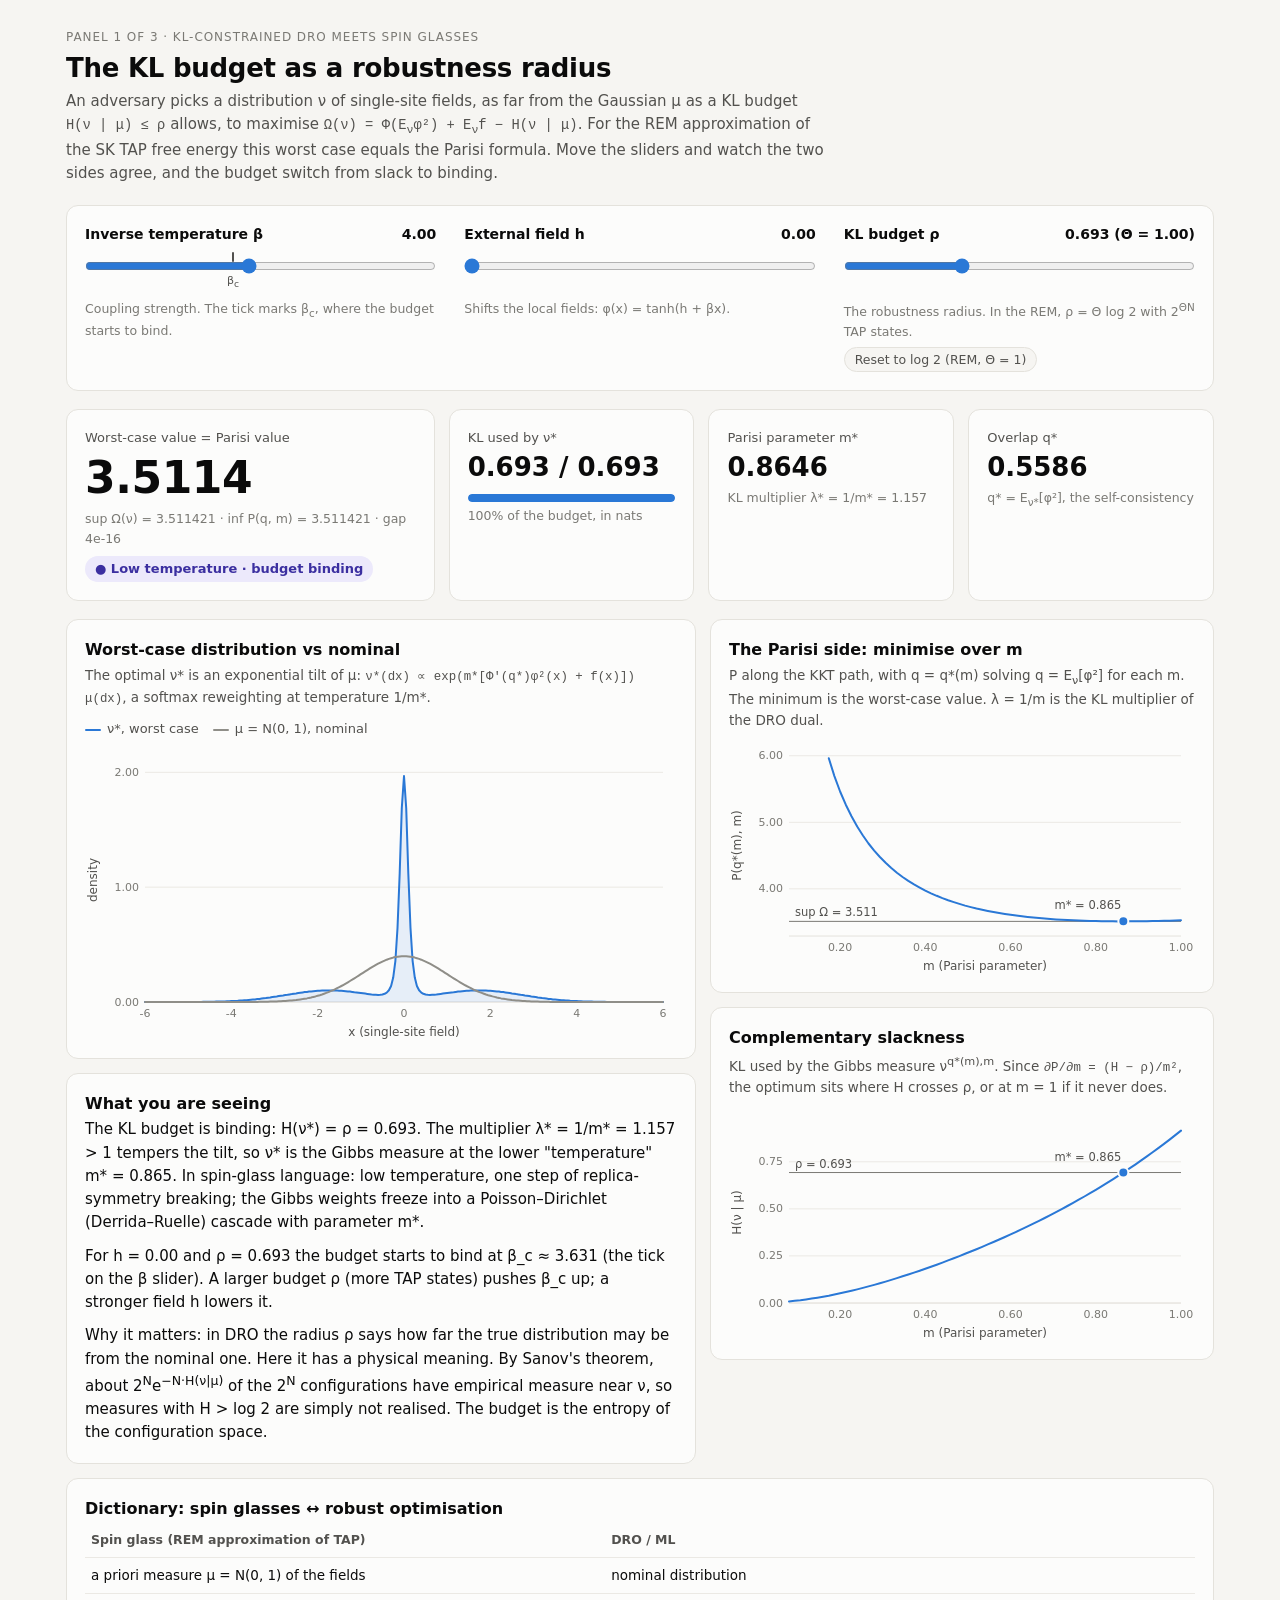
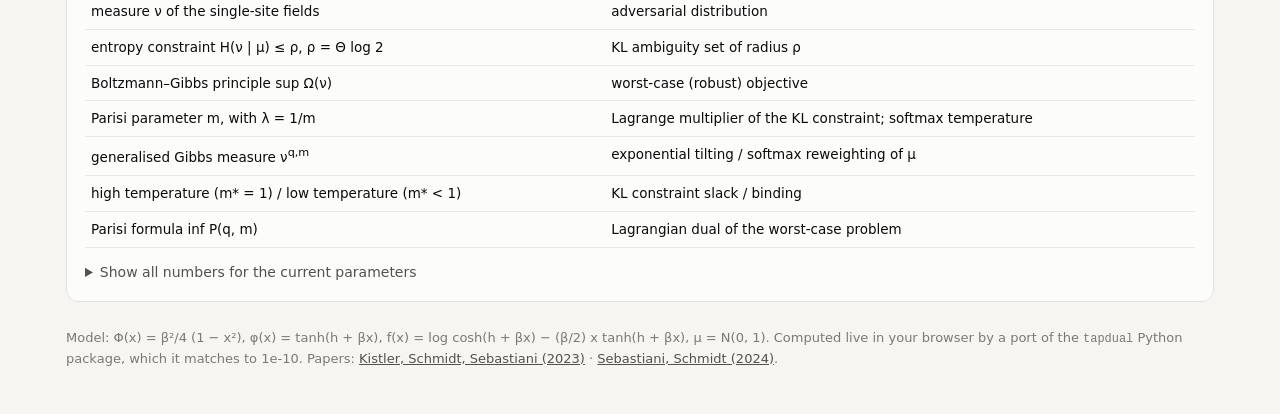
==== docs/index.html @ ef8220fd "Add dashboard panel 1: the KL budget as a robustness radius docs/index.html with live sliders for be" ====
<!doctype html>
<html lang="en">
<head>
<meta charset="utf-8">
<meta name="viewport" content="width=device-width, initial-scale=1">
<title>KL Budget Dashboard</title>
<meta name="description" content="KL-constrained DRO meets spin glasses: the Parisi formula of the REM approximation of the SK TAP free energy as the dual of a KL-constrained sup, computed live.">
<style>
:root {
  color-scheme: light;
  --surface-0: #f6f5f2;
  --surface-1: #fcfcfb;
  --border: #e4e2dc;
  --grid: #ebe9e4;
  --text-primary: #0b0b0b;
  --text-secondary: #52514e;
  --text-muted: #7a7974;
  --series-1: #2a78d6;
  --series-1-wash: rgba(42, 120, 214, 0.10);
  --nominal: #8f8e88;
  --accent-soft: #e6effb;
  --chip-low-bg: #ece9fb;
  --chip-low-ink: #3b2fa0;
  --chip-high-bg: #e6f3ee;
  --chip-high-ink: #0f6b4a;
}
@media (prefers-color-scheme: dark) {
  :root:not([data-theme="light"]) {
    color-scheme: dark;
    --surface-0: #121211;
    --surface-1: #1a1a19;
    --border: #2f2f2c;
    --grid: #2a2a27;
    --text-primary: #f0efec;
    --text-secondary: #c3c2b7;
    --text-muted: #94938b;
    --series-1: #3987e5;
    --series-1-wash: rgba(57, 135, 229, 0.14);
    --nominal: #8a8984;
    --accent-soft: #1d2a3b;
    --chip-low-bg: #2a2550;
    --chip-low-ink: #c9c2ff;
    --chip-high-bg: #173328;
    --chip-high-ink: #9be0c3;
  }
}
:root[data-theme="dark"] {
  color-scheme: dark;
  --surface-0: #121211;
  --surface-1: #1a1a19;
  --border: #2f2f2c;
  --grid: #2a2a27;
  --text-primary: #f0efec;
  --text-secondary: #c3c2b7;
  --text-muted: #94938b;
  --series-1: #3987e5;
  --series-1-wash: rgba(57, 135, 229, 0.14);
  --nominal: #8a8984;
  --accent-soft: #1d2a3b;
  --chip-low-bg: #2a2550;
  --chip-low-ink: #c9c2ff;
  --chip-high-bg: #173328;
  --chip-high-ink: #9be0c3;
}
* { box-sizing: border-box; }
html, body { margin: 0; }
body {
  background: var(--surface-0);
  color: var(--text-primary);
  font: 15px/1.55 system-ui, -apple-system, "Segoe UI", Roboto, sans-serif;
}
.wrap { max-width: 1180px; margin: 0 auto; padding: 28px 16px 48px; }
header h1 { font-size: 26px; line-height: 1.2; margin: 0 0 6px; letter-spacing: -0.01em; }
header p { margin: 0; color: var(--text-secondary); max-width: 760px; }
.eyebrow { font-size: 12px; text-transform: uppercase; letter-spacing: 0.08em; color: var(--text-muted); margin-bottom: 6px; }
.card {
  background: var(--surface-1);
  border: 1px solid var(--border);
  border-radius: 12px;
  padding: 18px;
}
.controls {
  margin-top: 20px;
  display: grid;
  grid-template-columns: repeat(3, minmax(0, 1fr));
  gap: 18px 28px;
}
.control label { display: flex; justify-content: space-between; align-items: baseline; gap: 8px; font-weight: 600; font-size: 14px; }
.control label output { font-variant-numeric: tabular-nums; font-weight: 600; color: var(--text-primary); }
.control .hint { font-size: 12.5px; color: var(--text-muted); margin-top: 2px; }
.slider-wrap { position: relative; margin-top: 8px; margin-bottom: 14px; }
input[type="range"] { width: 100%; margin: 0; accent-color: var(--series-1); height: 24px; }
.tick {
  position: absolute; top: -6px; width: 0; height: 0;
  pointer-events: none;
}
.tick::before {
  content: ""; position: absolute; left: -1px; top: 4px; width: 2px; height: 10px;
  background: var(--text-secondary); border-radius: 1px;
}
.tick span {
  position: absolute; top: 24px; transform: translateX(-50%);
  font-size: 11px; color: var(--text-secondary); white-space: nowrap;
}
.btn {
  font: inherit; font-size: 12.5px; border: 1px solid var(--border); background: var(--surface-0);
  color: var(--text-secondary); border-radius: 999px; padding: 2px 10px; cursor: pointer; margin-top: 6px;
}
.btn:hover { color: var(--text-primary); }
.kpis {
  margin-top: 18px;
  display: grid;
  grid-template-columns: 1.5fr repeat(3, minmax(0, 1fr));
  gap: 14px;
}
.kpi .label { font-size: 13px; color: var(--text-secondary); }
.kpi .value { font-size: 26px; font-weight: 600; line-height: 1.2; margin-top: 4px; }
.kpi .sub { font-size: 12.5px; color: var(--text-muted); margin-top: 4px; }
.hero .value { font-size: 44px; letter-spacing: -0.01em; }
.chip {
  display: inline-flex; align-items: center; gap: 6px;
  font-size: 13px; font-weight: 600; border-radius: 999px; padding: 3px 10px; margin-top: 8px;
}
.chip.high { background: var(--chip-high-bg); color: var(--chip-high-ink); }
.chip.low { background: var(--chip-low-bg); color: var(--chip-low-ink); }
.meter { margin-top: 10px; height: 8px; border-radius: 4px; background: var(--accent-soft); overflow: hidden; }
.meter > div { height: 100%; background: var(--series-1); border-radius: 4px; transition: width 120ms; }
.grid2 {
  margin-top: 18px;
  display: grid;
  grid-template-columns: minmax(0, 1.25fr) minmax(0, 1fr);
  gap: 14px;
  align-items: start;
}
.stack { display: grid; gap: 14px; }
.card h2 { font-size: 16px; margin: 0 0 2px; }
.card .desc { font-size: 13.5px; color: var(--text-secondary); margin: 0 0 10px; }
.legend { display: flex; flex-wrap: wrap; gap: 14px; font-size: 13px; color: var(--text-secondary); margin-bottom: 4px; }
.legend i { display: inline-block; width: 16px; height: 0; border-top: 2px solid; vertical-align: middle; margin-right: 6px; border-radius: 1px; }
.chart { position: relative; width: 100%; }
.chart svg { display: block; width: 100%; height: auto; overflow: visible; }
.chart text { fill: var(--text-muted); font-size: 11px; font-variant-numeric: tabular-nums; }
.chart .axis-title { fill: var(--text-secondary); font-size: 12px; }
.chart .annot { fill: var(--text-secondary); font-size: 11.5px; }
.tooltip {
  position: absolute; pointer-events: none; z-index: 2;
  background: var(--surface-1); border: 1px solid var(--border); border-radius: 8px;
  padding: 6px 9px; font-size: 12.5px; box-shadow: 0 4px 14px rgba(0,0,0,0.10);
  white-space: nowrap; display: none;
}
.tooltip .row { display: flex; align-items: center; gap: 8px; }
.tooltip .row b { font-variant-numeric: tabular-nums; }
.tooltip .row span { color: var(--text-secondary); }
.tooltip .key { width: 12px; height: 0; border-top: 2px solid; display: inline-block; }
.tooltip .head { color: var(--text-muted); margin-bottom: 2px; }
.explain p { margin: 0 0 10px; }
.explain p:last-child { margin-bottom: 0; }
.explain .now { font-size: 15px; }
table { border-collapse: collapse; width: 100%; font-size: 13.5px; }
th, td { text-align: left; padding: 7px 6px; border-bottom: 1px solid var(--grid); vertical-align: top; }
th { font-weight: 600; color: var(--text-secondary); font-size: 12.5px; }
td.num { font-variant-numeric: tabular-nums; text-align: right; white-space: nowrap; }
details { margin-top: 14px; }
summary { cursor: pointer; color: var(--text-secondary); font-size: 14px; }
footer { margin-top: 26px; font-size: 13px; color: var(--text-muted); }
footer a { color: var(--text-secondary); }
code, .math { font-family: ui-monospace, SFMono-Regular, Menlo, monospace; font-size: 0.92em; }
.computing { opacity: 0.55; transition: opacity 80ms; }
@media (max-width: 900px) {
  .controls { grid-template-columns: 1fr; }
  .kpis { grid-template-columns: 1fr 1fr; }
  .hero { grid-column: 1 / -1; }
  .grid2 { grid-template-columns: 1fr; }
}
</style>
</head>
<body>
<div class="wrap">
  <header>
    <div class="eyebrow">Panel 1 of 3 · KL-constrained DRO meets spin glasses</div>
    <h1>The KL budget as a robustness radius</h1>
    <p>An adversary picks a distribution ν of single-site fields, as far from the Gaussian μ as a KL budget
      <span class="math">H(ν | μ) ≤ ρ</span> allows, to maximise
      <span class="math">Ω(ν) = Φ(E<sub>ν</sub>φ²) + E<sub>ν</sub>f − H(ν | μ)</span>.
      For the REM approximation of the SK TAP free energy this worst case equals the Parisi formula.
      Move the sliders and watch the two sides agree, and the budget switch from slack to binding.</p>
  </header>

  <section class="card controls" aria-label="Parameters">
    <div class="control">
      <label for="beta">Inverse temperature β <output id="beta-out"></output></label>
      <div class="slider-wrap">
        <input id="beta" type="range" min="0.5" max="8" step="0.01" value="4">
        <div class="tick" id="beta-tick"><span>β<sub>c</sub></span></div>
      </div>
      <div class="hint" id="beta-hint">Coupling strength. The tick marks β<sub>c</sub>, where the budget starts to bind.</div>
    </div>
    <div class="control">
      <label for="h">External field h <output id="h-out"></output></label>
      <div class="slider-wrap"><input id="h" type="range" min="0" max="1.5" step="0.01" value="0"></div>
      <div class="hint">Shifts the local fields: φ(x) = tanh(h + βx).</div>
    </div>
    <div class="control">
      <label for="rho">KL budget ρ <output id="rho-out"></output></label>
      <div class="slider-wrap"><input id="rho" type="range" min="0.05" max="2" step="0.001" value="0.693"></div>
      <div class="hint" id="rho-hint">The robustness radius. In the REM, ρ = Θ log 2 with 2<sup>ΘN</sup> TAP states.</div>
      <button class="btn" id="rho-reset" type="button">Reset to log 2 (REM, Θ = 1)</button>
    </div>
  </section>

  <section class="kpis" aria-label="Results">
    <div class="card kpi hero">
      <div class="label">Worst-case value = Parisi value</div>
      <div class="value" id="k-value">–</div>
      <div class="sub" id="k-gap">–</div>
      <div id="k-phase"></div>
    </div>
    <div class="card kpi">
      <div class="label">KL used by ν*</div>
      <div class="value" id="k-H">–</div>
      <div class="meter" aria-hidden="true"><div id="k-meter" style="width:0"></div></div>
      <div class="sub" id="k-H-sub">–</div>
    </div>
    <div class="card kpi">
      <div class="label">Parisi parameter m*</div>
      <div class="value" id="k-m">–</div>
      <div class="sub" id="k-lam">–</div>
    </div>
    <div class="card kpi">
      <div class="label">Overlap q*</div>
      <div class="value" id="k-q">–</div>
      <div class="sub">q* = E<sub>ν*</sub>[φ²], the self-consistency</div>
    </div>
  </section>

  <section class="grid2">
    <div class="stack">
      <div class="card">
        <h2>Worst-case distribution vs nominal</h2>
        <p class="desc">The optimal ν* is an exponential tilt of μ:
          <span class="math">ν*(dx) ∝ exp(m*[Φ′(q*)φ²(x) + f(x)]) μ(dx)</span>, a softmax reweighting at temperature 1/m*.</p>
        <div class="legend"><span><i style="border-color:var(--series-1)"></i>ν*, worst case</span><span><i style="border-color:var(--nominal)"></i>μ = N(0, 1), nominal</span></div>
        <div class="chart" id="chart-density"></div>
      </div>
      <div class="card explain">
        <h2>What you are seeing</h2>
        <p class="now" id="explain-now"></p>
        <p id="explain-bc"></p>
        <p>Why it matters: in DRO the radius ρ says how far the true distribution may be from the nominal one.
          Here it has a physical meaning. By Sanov's theorem, about 2<sup>N</sup>e<sup>−N·H(ν|μ)</sup> of the
          2<sup>N</sup> configurations have empirical measure near ν, so measures with H &gt; log 2 are simply not realised.
          The budget is the entropy of the configuration space.</p>
      </div>
    </div>
    <div class="stack">
      <div class="card">
        <h2>The Parisi side: minimise over m</h2>
        <p class="desc">P along the KKT path, with q = q*(m) solving q = E<sub>ν</sub>[φ²] for each m.
          The minimum is the worst-case value. λ = 1/m is the KL multiplier of the DRO dual.</p>
        <div class="chart" id="chart-dual"></div>
      </div>
      <div class="card">
        <h2>Complementary slackness</h2>
        <p class="desc">KL used by the Gibbs measure ν<sup>q*(m),m</sup>. Since
          <span class="math">∂P/∂m = (H − ρ)/m²</span>, the optimum sits where H crosses ρ, or at m = 1 if it never does.</p>
        <div class="chart" id="chart-H"></div>
      </div>
    </div>
  </section>

  <section class="card" style="margin-top:14px">
    <h2>Dictionary: spin glasses ↔ robust optimisation</h2>
    <table>
      <thead><tr><th>Spin glass (REM approximation of TAP)</th><th>DRO / ML</th></tr></thead>
      <tbody>
        <tr><td>a priori measure μ = N(0, 1) of the fields</td><td>nominal distribution</td></tr>
        <tr><td>measure ν of the single-site fields</td><td>adversarial distribution</td></tr>
        <tr><td>entropy constraint H(ν | μ) ≤ ρ, ρ = Θ log 2</td><td>KL ambiguity set of radius ρ</td></tr>
        <tr><td>Boltzmann–Gibbs principle sup Ω(ν)</td><td>worst-case (robust) objective</td></tr>
        <tr><td>Parisi parameter m, with λ = 1/m</td><td>Lagrange multiplier of the KL constraint; softmax temperature</td></tr>
        <tr><td>generalised Gibbs measure ν<sup>q,m</sup></td><td>exponential tilting / softmax reweighting of μ</td></tr>
        <tr><td>high temperature (m* = 1) / low temperature (m* &lt; 1)</td><td>KL constraint slack / binding</td></tr>
        <tr><td>Parisi formula inf P(q, m)</td><td>Lagrangian dual of the worst-case problem</td></tr>
      </tbody>
    </table>
    <details>
      <summary>Show all numbers for the current parameters</summary>
      <table id="numbers" style="margin-top:8px"><tbody></tbody></table>
    </details>
  </section>

  <footer>
    Model: Φ(x) = β²/4 (1 − x²), φ(x) = tanh(h + βx), f(x) = log cosh(h + βx) − (β/2) x tanh(h + βx), μ = N(0, 1).
    Computed live in your browser by a port of the <code>tapdual</code> Python package, which it matches to 1e-10.
    Papers: <a href="https://arxiv.org/abs/2212.11718">Kistler, Schmidt, Sebastiani (2023)</a> ·
    <a href="https://arxiv.org/abs/2401.13507">Sebastiani, Schmidt (2024)</a>.
  </footer>
</div>

<script src="solver.js"></script>
<script>
"use strict";
const { skModel, solve, dualPath, criticalBeta, density, LOG2 } = window.TapDual;

const $ = (id) => document.getElementById(id);
const fmt = (v, d = 4) => Number.isFinite(v) ? v.toFixed(d) : "–";
const css = (name) => getComputedStyle(document.documentElement).getPropertyValue(name).trim();
const SVGNS = "http://www.w3.org/2000/svg";
const el = (tag, attrs = {}, parent) => {
  const n = document.createElementNS(SVGNS, tag);
  for (const [k, v] of Object.entries(attrs)) n.setAttribute(k, v);
  if (parent) parent.appendChild(n);
  return n;
};

function niceTicks(lo, hi, n = 5) {
  const span = hi - lo || 1, step0 = span / n, mag = 10 ** Math.floor(Math.log10(step0));
  const step = [1, 2, 2.5, 5, 10].map((s) => s * mag).find((s) => span / s <= n) || 10 * mag;
  const ticks = [];
  for (let t = Math.ceil(lo / step) * step; t <= hi + 1e-9; t += step) ticks.push(+t.toFixed(10));
  return ticks;
}

/** Minimal line chart: series share one x grid; one y axis; hover crosshair. */
function lineChart(container, { xs, series, xLabel, yLabel, yDomain, hlines = [], points = [], xFmt = (v) => v.toFixed(2), yFmt = (v) => v.toFixed(3) }) {
  container.textContent = "";
  const W = Math.max(320, container.clientWidth || 600), H = Math.round(Math.min(300, Math.max(200, W * 0.5)));
  const m = { l: 60, r: 14, t: 14, b: 38 };
  const x0 = xs[0], x1 = xs[xs.length - 1];
  let [y0, y1] = yDomain || (() => {
    let lo = Infinity, hi = -Infinity;
    for (const s of series) for (const v of s.ys) if (Number.isFinite(v)) { lo = Math.min(lo, v); hi = Math.max(hi, v); }
    for (const h of hlines) { lo = Math.min(lo, h.y); hi = Math.max(hi, h.y); }
    const pad = (hi - lo) * 0.08 || 0.1;
    return [lo - pad, hi + pad];
  })();
  const sx = (x) => m.l + ((x - x0) / (x1 - x0)) * (W - m.l - m.r);
  const sy = (y) => H - m.b - ((y - y0) / (y1 - y0)) * (H - m.t - m.b);
  const svg = el("svg", { viewBox: `0 0 ${W} ${H}`, role: "img" }, container);
  const grid = el("g", {}, svg);
  for (const t of niceTicks(y0, y1, 4)) {
    el("line", { x1: m.l, x2: W - m.r, y1: sy(t), y2: sy(t), stroke: css("--grid"), "stroke-width": 1 }, grid);
    const tx = el("text", { x: m.l - 6, y: sy(t) + 3.5, "text-anchor": "end" }, grid); tx.textContent = yFmt(t);
  }
  for (const t of niceTicks(x0, x1, 6)) {
    const tx = el("text", { x: sx(t), y: H - m.b + 15, "text-anchor": "middle" }, grid); tx.textContent = xFmt(t);
  }
  el("line", { x1: m.l, x2: W - m.r, y1: H - m.b, y2: H - m.b, stroke: css("--border"), "stroke-width": 1 }, grid);
  const xt = el("text", { x: (m.l + W - m.r) / 2, y: H - 4, "text-anchor": "middle", class: "axis-title" }, svg); xt.textContent = xLabel;
  const yt = el("text", { x: 12, y: (m.t + H - m.b) / 2, "text-anchor": "middle", class: "axis-title", transform: `rotate(-90 12 ${(m.t + H - m.b) / 2})` }, svg); yt.textContent = yLabel;

  for (const h of hlines) {
    el("line", { x1: m.l, x2: W - m.r, y1: sy(h.y), y2: sy(h.y), stroke: css("--text-muted"), "stroke-width": 1 }, svg);
    // put the label on the side away from the highlighted point; shorten on narrow charts
    const px = points.length ? sx(points[0].x) : W;
    const onLeft = px > (m.l + W - m.r) / 2;
    const t = el("text", { x: onLeft ? m.l + 6 : W - m.r - 4, y: sy(h.y) - 5, "text-anchor": onLeft ? "start" : "end", class: "annot" }, svg);
    t.textContent = W < 520 && h.short ? h.short : h.label;
  }
  for (const s of series) {
    // points outside the y-domain are not drawn (no flat clipped segments)
    let d = "", pen = false;
    xs.forEach((x, i) => {
      const v = s.ys[i];
      if (!Number.isFinite(v) || v > y1 || v < y0) { pen = false; return; }
      d += `${pen ? "L" : "M"}${sx(x).toFixed(1)},${sy(v).toFixed(1)}`; pen = true;
    });
    if (s.area) el("path", { d: `${d}L${sx(x1)},${sy(Math.max(y0, 0))}L${sx(x0)},${sy(Math.max(y0, 0))}Z`, fill: css(s.wash) }, svg);
    el("path", { d, fill: "none", stroke: css(s.color), "stroke-width": 2, "stroke-linejoin": "round", "stroke-linecap": "round" }, svg);
  }
  for (const p of points) {
    el("circle", { cx: sx(p.x), cy: sy(p.y), r: 5, fill: css(p.color), stroke: css("--surface-1"), "stroke-width": 2 }, svg);
    const right = sx(p.x) > W - 110;
    const t = el("text", { x: sx(p.x) + (right ? -2 : 0), y: sy(p.y) - 12, "text-anchor": right ? "end" : "middle", class: "annot" }, svg);
    t.textContent = p.label;
  }

  // hover layer: crosshair + one tooltip listing every series
  const cross = el("line", { y1: m.t, y2: H - m.b, stroke: css("--text-muted"), "stroke-width": 1, visibility: "hidden" }, svg);
  const tip = document.createElement("div"); tip.className = "tooltip"; container.appendChild(tip);
  const hit = el("rect", { x: m.l, y: m.t, width: W - m.l - m.r, height: H - m.t - m.b, fill: "transparent", tabindex: 0 }, svg);
  const show = (clientX) => {
    const r = svg.getBoundingClientRect(), scale = W / r.width;
    const px = (clientX - r.left) * scale;
    const xv = x0 + ((px - m.l) / (W - m.l - m.r)) * (x1 - x0);
    let i = 0, best = Infinity;
    xs.forEach((x, k) => { const dd = Math.abs(x - xv); if (dd < best) { best = dd; i = k; } });
    cross.setAttribute("x1", sx(xs[i])); cross.setAttribute("x2", sx(xs[i])); cross.setAttribute("visibility", "visible");
    tip.textContent = "";
    const head = document.createElement("div"); head.className = "head"; head.textContent = `${xLabel.split(" ")[0]} = ${xFmt(xs[i])}`; tip.appendChild(head);
    for (const s of series) {
      const row = document.createElement("div"); row.className = "row";
      const key = document.createElement("i"); key.className = "key"; key.style.borderColor = css(s.color);
      const b = document.createElement("b"); b.textContent = yFmt(s.ys[i]);
      const sp = document.createElement("span"); sp.textContent = s.name;
      row.append(key, b, sp); tip.appendChild(row);
    }
    tip.style.display = "block";
    const left = sx(xs[i]) / scale;
    tip.style.left = `${Math.min(left + 12, r.width - tip.offsetWidth - 4)}px`;
    tip.style.top = `${m.t / scale}px`;
  };
  hit.addEventListener("pointermove", (e) => show(e.clientX));
  hit.addEventListener("pointerleave", () => { tip.style.display = "none"; cross.setAttribute("visibility", "hidden"); });
  hit.addEventListener("focus", () => { const r = svg.getBoundingClientRect(); show(r.left + r.width / 2); });
  hit.addEventListener("blur", () => { tip.style.display = "none"; cross.setAttribute("visibility", "hidden"); });
}

const state = { beta: 4, h: 0, rho: LOG2, bcKey: "", bc: NaN };
const XS = Array.from({ length: 241 }, (_, i) => -6 + i * 0.05);
const MS = Array.from({ length: 70 }, (_, i) => 0.08 + i * (0.92 / 69));
const gaussian = XS.map((x) => Math.exp(-0.5 * x * x) / Math.sqrt(2 * Math.PI));
let last = null;

function compute() {
  const { beta, h, rho } = state;
  const key = `${h}|${rho}`;
  if (key !== state.bcKey) { state.bc = criticalBeta(h, rho); state.bcKey = key; }
  const model = skModel(beta, h);
  const sol = solve(model, rho);
  const path = dualPath(model, rho, MS);
  const dens = density(model, sol.q, sol.m, XS, sol.nu.logZ);
  return { model, sol, path, dens, bc: state.bc, beta, h, rho };
}

function render(r) {
  last = r;
  const { sol, path, dens, bc, beta, h, rho } = r;
  $("beta-out").textContent = beta.toFixed(2);
  $("h-out").textContent = h.toFixed(2);
  $("rho-out").textContent = `${rho.toFixed(3)}  (Θ = ${(rho / LOG2).toFixed(2)})`;

  const bmin = +$("beta").min, bmax = +$("beta").max;
  const tick = $("beta-tick");
  if (Number.isFinite(bc) && bc >= bmin && bc <= bmax) {
    tick.style.display = "block";
    const frac = (bc - bmin) / (bmax - bmin), thumb = 16;
    tick.style.left = `calc(${frac * 100}% + ${(0.5 - frac) * thumb}px)`;
  } else tick.style.display = "none";

  $("k-value").textContent = fmt(sol.dual, 4);
  $("k-gap").textContent = `sup Ω(ν) = ${fmt(sol.primal, 6)} · inf P(q, m) = ${fmt(sol.dual, 6)} · gap ${Math.abs(sol.primal - sol.dual).toExponential(0)}`;
  const chip = document.createElement("span");
  chip.className = `chip ${sol.phase}`;
  chip.textContent = sol.phase === "high" ? "○ High temperature · budget slack" : "● Low temperature · budget binding";
  $("k-phase").replaceChildren(chip);
  $("k-H").textContent = `${fmt(sol.nu.H, 3)} / ${fmt(rho, 3)}`;
  $("k-meter").style.width = `${Math.min(100, (100 * sol.nu.H) / rho)}%`;
  $("k-H-sub").textContent = `${Math.round((100 * sol.nu.H) / rho)}% of the budget, in nats`;
  $("k-m").textContent = fmt(sol.m, 4);
  $("k-lam").textContent = `KL multiplier λ* = 1/m* = ${fmt(sol.lam, 3)}`;
  $("k-q").textContent = fmt(sol.q, 4);

  const bcText = Number.isFinite(bc) ? bc.toFixed(3) : "beyond the slider range";
  if (sol.phase === "high") {
    $("explain-now").textContent =
      `The KL budget is slack. The worst-case distribution ν* uses only ${fmt(sol.nu.H, 3)} of the ${fmt(rho, 3)} nats allowed, ` +
      `so the constraint is inactive and its multiplier is λ* = 1 (m* = 1). The adversary simply takes the unconstrained ` +
      `Gibbs measure. In spin-glass language: high temperature, a replica-symmetric picture.`;
  } else {
    $("explain-now").textContent =
      `The KL budget is binding: H(ν*) = ρ = ${fmt(rho, 3)}. The multiplier λ* = 1/m* = ${fmt(sol.lam, 3)} > 1 tempers the tilt, ` +
      `so ν* is the Gibbs measure at the lower "temperature" m* = ${fmt(sol.m, 3)}. In spin-glass language: low temperature, ` +
      `one step of replica-symmetry breaking; the Gibbs weights freeze into a Poisson–Dirichlet (Derrida–Ruelle) cascade with parameter m*.`;
  }
  $("explain-bc").textContent =
    `For h = ${h.toFixed(2)} and ρ = ${rho.toFixed(3)} the budget starts to bind at β_c ≈ ${bcText} (the tick on the β slider). ` +
    `A larger budget ρ (more TAP states) pushes β_c up; a stronger field h lowers it.`;

  lineChart($("chart-density"), {
    xs: XS, xLabel: "x (single-site field)", yLabel: "density",
    series: [
      { name: "ν*, worst case", ys: dens, color: "--series-1", wash: "--series-1-wash", area: true },
      { name: "μ, nominal", ys: gaussian, color: "--nominal" },
    ],
    yDomain: [0, Math.max(...dens, ...gaussian) * 1.08],
    xFmt: (v) => v.toFixed(0), yFmt: (v) => v.toFixed(2),
  });

  const Ps = path.map((p) => p.P), Hs = path.map((p) => p.H);
  const pMin = sol.dual, pTop = Math.min(Math.max(...Ps), pMin + Math.max(2.5, 0.35 * Math.abs(pMin)));
  lineChart($("chart-dual"), {
    xs: MS, xLabel: "m (Parisi parameter)", yLabel: "P(q*(m), m)",
    series: [{ name: "P along the KKT path", ys: Ps, color: "--series-1" }],
    yDomain: [pMin - 0.08 * (pTop - pMin) - 0.02, pTop],
    hlines: [{ y: sol.primal, label: `worst-case value sup Ω = ${fmt(sol.primal, 3)}`, short: `sup Ω = ${fmt(sol.primal, 3)}` }],
    points: [{ x: sol.m, y: sol.dual, color: "--series-1", label: `m* = ${fmt(sol.m, 3)}` }],
    yFmt: (v) => v.toFixed(2),
  });
  lineChart($("chart-H"), {
    xs: MS, xLabel: "m (Parisi parameter)", yLabel: "H(ν | μ)",
    series: [{ name: "KL of the Gibbs measure", ys: Hs, color: "--series-1" }],
    yDomain: [0, Math.max(rho * 1.25, ...Hs) * 1.05],
    hlines: [{ y: rho, label: `budget ρ = ${fmt(rho, 3)}`, short: `ρ = ${fmt(rho, 3)}` }],
    points: [{ x: sol.m, y: sol.nu.H, color: "--series-1", label: sol.phase === "high" ? "m* = 1, H < ρ" : `m* = ${fmt(sol.m, 3)}` }],
    yFmt: (v) => v.toFixed(2),
  });

  const rows = [
    ["β", beta.toFixed(2)], ["h", h.toFixed(2)], ["KL budget ρ", fmt(rho, 4)], ["Θ = ρ / log 2", fmt(rho / LOG2, 4)],
    ["Worst-case value sup Ω(ν)", fmt(sol.primal, 10)], ["Parisi value inf P(q, m)", fmt(sol.dual, 10)],
    ["Overlap q*", fmt(sol.q, 8)], ["Parisi parameter m*", fmt(sol.m, 8)], ["KL multiplier λ* = 1/m*", fmt(sol.lam, 8)],
    ["Linearisation multiplier p* = Φ′(q*)", fmt(sol.p, 8)], ["H(ν* | μ)", fmt(sol.nu.H, 8)],
    ["E_ν*[f]", fmt(sol.nu.Ef, 8)], ["Critical β_c(h, ρ)", Number.isFinite(bc) ? fmt(bc, 5) : "–"], ["Phase", sol.phase === "high" ? "high temperature" : "low temperature"],
  ];
  const tb = $("numbers").tBodies[0];
  tb.replaceChildren(...rows.map(([k, v]) => {
    const tr = document.createElement("tr");
    const a = document.createElement("td"); a.textContent = k;
    const b = document.createElement("td"); b.className = "num"; b.textContent = v;
    tr.append(a, b); return tr;
  }));
  document.querySelector(".wrap").classList.remove("computing");
}

let pending = false;
function schedule() {
  state.beta = +$("beta").value; state.h = +$("h").value; state.rho = +$("rho").value;
  if (pending) return;
  pending = true;
  requestAnimationFrame(() => { pending = false; render(compute()); });
}
for (const id of ["beta", "h", "rho"]) $(id).addEventListener("input", schedule);
$("rho-reset").addEventListener("click", () => { $("rho").value = LOG2; schedule(); });
let lastW = 0;
new ResizeObserver((es) => { const w = Math.round(es[0].contentRect.width); if (w !== lastW) { lastW = w; if (last) render(last); } }).observe(document.querySelector(".wrap"));
matchMedia("(prefers-color-scheme: dark)").addEventListener("change", () => last && render(last));
$("rho").value = LOG2;
schedule();
</script>
</body>
</html>
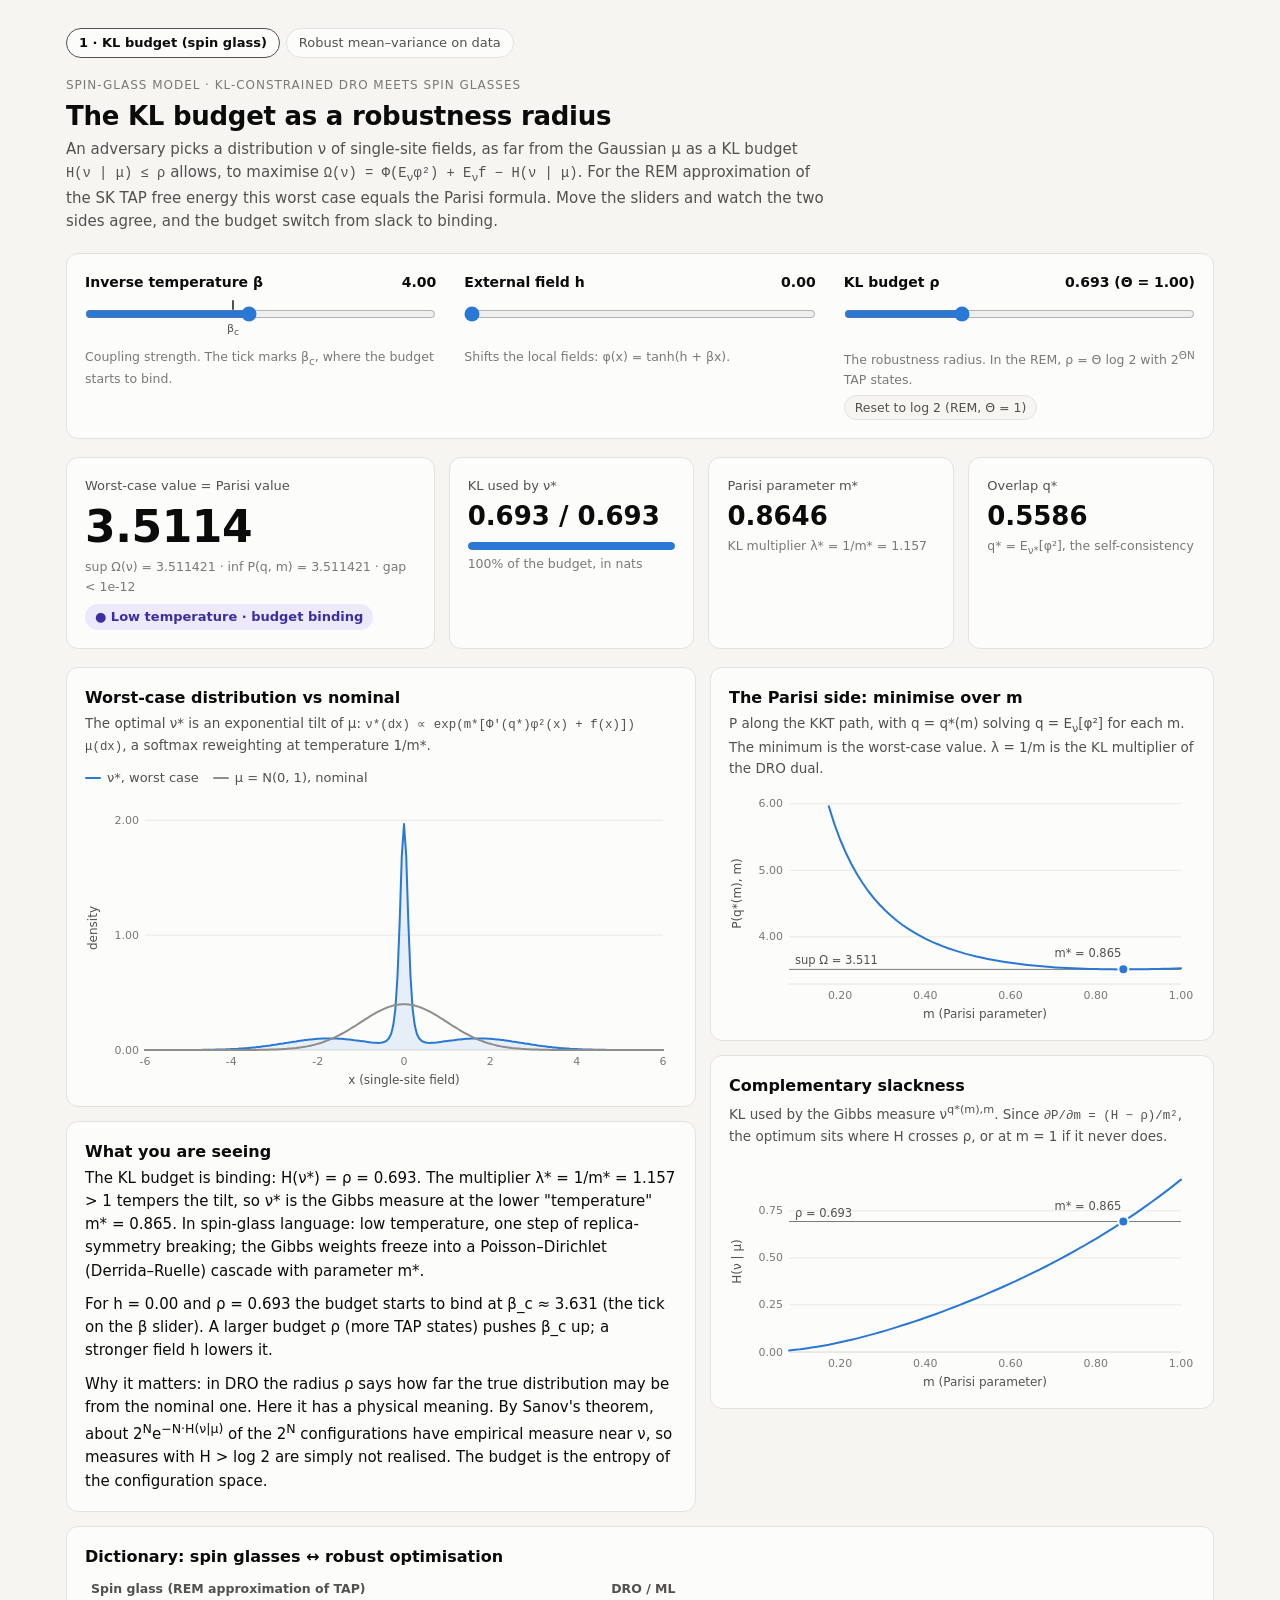
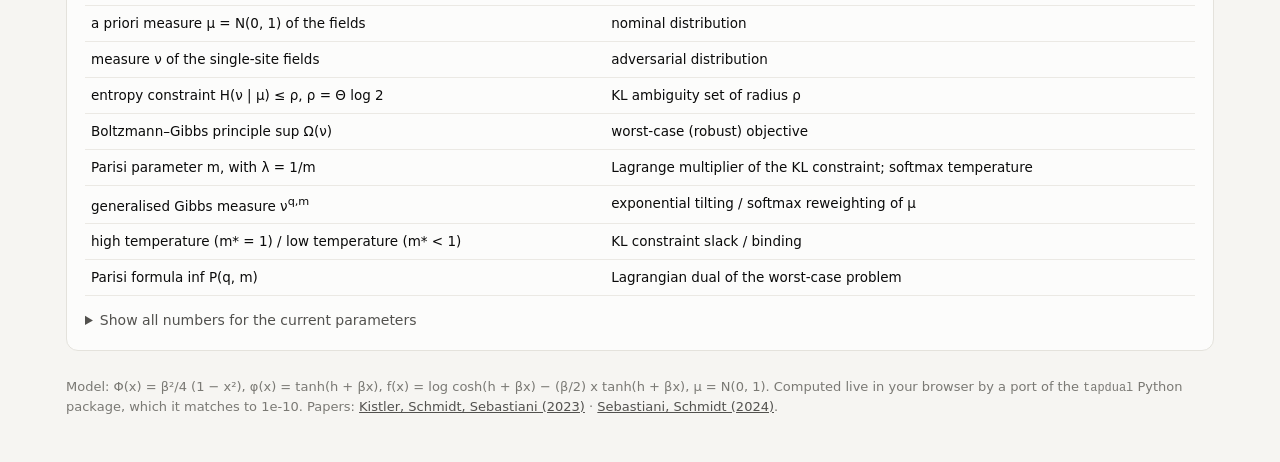
==== commit 1395bde1: "Add dashboard page for robust mean-variance on data docs/mean-variance.html: sliders for gamma, tau " ====
--- a/docs/index.html
+++ b/docs/index.html
@@ -5,179 +5,13 @@
 <meta name="viewport" content="width=device-width, initial-scale=1">
 <title>KL Budget Dashboard</title>
 <meta name="description" content="KL-constrained DRO meets spin glasses: the Parisi formula of the REM approximation of the SK TAP free energy as the dual of a KL-constrained sup, computed live.">
-<style>
-:root {
-  color-scheme: light;
-  --surface-0: #f6f5f2;
-  --surface-1: #fcfcfb;
-  --border: #e4e2dc;
-  --grid: #ebe9e4;
-  --text-primary: #0b0b0b;
-  --text-secondary: #52514e;
-  --text-muted: #7a7974;
-  --series-1: #2a78d6;
-  --series-1-wash: rgba(42, 120, 214, 0.10);
-  --nominal: #8f8e88;
-  --accent-soft: #e6effb;
-  --chip-low-bg: #ece9fb;
-  --chip-low-ink: #3b2fa0;
-  --chip-high-bg: #e6f3ee;
-  --chip-high-ink: #0f6b4a;
-}
-@media (prefers-color-scheme: dark) {
-  :root:not([data-theme="light"]) {
-    color-scheme: dark;
-    --surface-0: #121211;
-    --surface-1: #1a1a19;
-    --border: #2f2f2c;
-    --grid: #2a2a27;
-    --text-primary: #f0efec;
-    --text-secondary: #c3c2b7;
-    --text-muted: #94938b;
-    --series-1: #3987e5;
-    --series-1-wash: rgba(57, 135, 229, 0.14);
-    --nominal: #8a8984;
-    --accent-soft: #1d2a3b;
-    --chip-low-bg: #2a2550;
-    --chip-low-ink: #c9c2ff;
-    --chip-high-bg: #173328;
-    --chip-high-ink: #9be0c3;
-  }
-}
-:root[data-theme="dark"] {
-  color-scheme: dark;
-  --surface-0: #121211;
-  --surface-1: #1a1a19;
-  --border: #2f2f2c;
-  --grid: #2a2a27;
-  --text-primary: #f0efec;
-  --text-secondary: #c3c2b7;
-  --text-muted: #94938b;
-  --series-1: #3987e5;
-  --series-1-wash: rgba(57, 135, 229, 0.14);
-  --nominal: #8a8984;
-  --accent-soft: #1d2a3b;
-  --chip-low-bg: #2a2550;
-  --chip-low-ink: #c9c2ff;
-  --chip-high-bg: #173328;
-  --chip-high-ink: #9be0c3;
-}
-* { box-sizing: border-box; }
-html, body { margin: 0; }
-body {
-  background: var(--surface-0);
-  color: var(--text-primary);
-  font: 15px/1.55 system-ui, -apple-system, "Segoe UI", Roboto, sans-serif;
-}
-.wrap { max-width: 1180px; margin: 0 auto; padding: 28px 16px 48px; }
-header h1 { font-size: 26px; line-height: 1.2; margin: 0 0 6px; letter-spacing: -0.01em; }
-header p { margin: 0; color: var(--text-secondary); max-width: 760px; }
-.eyebrow { font-size: 12px; text-transform: uppercase; letter-spacing: 0.08em; color: var(--text-muted); margin-bottom: 6px; }
-.card {
-  background: var(--surface-1);
-  border: 1px solid var(--border);
-  border-radius: 12px;
-  padding: 18px;
-}
-.controls {
-  margin-top: 20px;
-  display: grid;
-  grid-template-columns: repeat(3, minmax(0, 1fr));
-  gap: 18px 28px;
-}
-.control label { display: flex; justify-content: space-between; align-items: baseline; gap: 8px; font-weight: 600; font-size: 14px; }
-.control label output { font-variant-numeric: tabular-nums; font-weight: 600; color: var(--text-primary); }
-.control .hint { font-size: 12.5px; color: var(--text-muted); margin-top: 2px; }
-.slider-wrap { position: relative; margin-top: 8px; margin-bottom: 14px; }
-input[type="range"] { width: 100%; margin: 0; accent-color: var(--series-1); height: 24px; }
-.tick {
-  position: absolute; top: -6px; width: 0; height: 0;
-  pointer-events: none;
-}
-.tick::before {
-  content: ""; position: absolute; left: -1px; top: 4px; width: 2px; height: 10px;
-  background: var(--text-secondary); border-radius: 1px;
-}
-.tick span {
-  position: absolute; top: 24px; transform: translateX(-50%);
-  font-size: 11px; color: var(--text-secondary); white-space: nowrap;
-}
-.btn {
-  font: inherit; font-size: 12.5px; border: 1px solid var(--border); background: var(--surface-0);
-  color: var(--text-secondary); border-radius: 999px; padding: 2px 10px; cursor: pointer; margin-top: 6px;
-}
-.btn:hover { color: var(--text-primary); }
-.kpis {
-  margin-top: 18px;
-  display: grid;
-  grid-template-columns: 1.5fr repeat(3, minmax(0, 1fr));
-  gap: 14px;
-}
-.kpi .label { font-size: 13px; color: var(--text-secondary); }
-.kpi .value { font-size: 26px; font-weight: 600; line-height: 1.2; margin-top: 4px; }
-.kpi .sub { font-size: 12.5px; color: var(--text-muted); margin-top: 4px; }
-.hero .value { font-size: 44px; letter-spacing: -0.01em; }
-.chip {
-  display: inline-flex; align-items: center; gap: 6px;
-  font-size: 13px; font-weight: 600; border-radius: 999px; padding: 3px 10px; margin-top: 8px;
-}
-.chip.high { background: var(--chip-high-bg); color: var(--chip-high-ink); }
-.chip.low { background: var(--chip-low-bg); color: var(--chip-low-ink); }
-.meter { margin-top: 10px; height: 8px; border-radius: 4px; background: var(--accent-soft); overflow: hidden; }
-.meter > div { height: 100%; background: var(--series-1); border-radius: 4px; transition: width 120ms; }
-.grid2 {
-  margin-top: 18px;
-  display: grid;
-  grid-template-columns: minmax(0, 1.25fr) minmax(0, 1fr);
-  gap: 14px;
-  align-items: start;
-}
-.stack { display: grid; gap: 14px; }
-.card h2 { font-size: 16px; margin: 0 0 2px; }
-.card .desc { font-size: 13.5px; color: var(--text-secondary); margin: 0 0 10px; }
-.legend { display: flex; flex-wrap: wrap; gap: 14px; font-size: 13px; color: var(--text-secondary); margin-bottom: 4px; }
-.legend i { display: inline-block; width: 16px; height: 0; border-top: 2px solid; vertical-align: middle; margin-right: 6px; border-radius: 1px; }
-.chart { position: relative; width: 100%; }
-.chart svg { display: block; width: 100%; height: auto; overflow: visible; }
-.chart text { fill: var(--text-muted); font-size: 11px; font-variant-numeric: tabular-nums; }
-.chart .axis-title { fill: var(--text-secondary); font-size: 12px; }
-.chart .annot { fill: var(--text-secondary); font-size: 11.5px; }
-.tooltip {
-  position: absolute; pointer-events: none; z-index: 2;
-  background: var(--surface-1); border: 1px solid var(--border); border-radius: 8px;
-  padding: 6px 9px; font-size: 12.5px; box-shadow: 0 4px 14px rgba(0,0,0,0.10);
-  white-space: nowrap; display: none;
-}
-.tooltip .row { display: flex; align-items: center; gap: 8px; }
-.tooltip .row b { font-variant-numeric: tabular-nums; }
-.tooltip .row span { color: var(--text-secondary); }
-.tooltip .key { width: 12px; height: 0; border-top: 2px solid; display: inline-block; }
-.tooltip .head { color: var(--text-muted); margin-bottom: 2px; }
-.explain p { margin: 0 0 10px; }
-.explain p:last-child { margin-bottom: 0; }
-.explain .now { font-size: 15px; }
-table { border-collapse: collapse; width: 100%; font-size: 13.5px; }
-th, td { text-align: left; padding: 7px 6px; border-bottom: 1px solid var(--grid); vertical-align: top; }
-th { font-weight: 600; color: var(--text-secondary); font-size: 12.5px; }
-td.num { font-variant-numeric: tabular-nums; text-align: right; white-space: nowrap; }
-details { margin-top: 14px; }
-summary { cursor: pointer; color: var(--text-secondary); font-size: 14px; }
-footer { margin-top: 26px; font-size: 13px; color: var(--text-muted); }
-footer a { color: var(--text-secondary); }
-code, .math { font-family: ui-monospace, SFMono-Regular, Menlo, monospace; font-size: 0.92em; }
-.computing { opacity: 0.55; transition: opacity 80ms; }
-@media (max-width: 900px) {
-  .controls { grid-template-columns: 1fr; }
-  .kpis { grid-template-columns: 1fr 1fr; }
-  .hero { grid-column: 1 / -1; }
-  .grid2 { grid-template-columns: 1fr; }
-}
-</style>
+<link rel="stylesheet" href="style.css">
 </head>
 <body>
 <div class="wrap">
+  <nav class="nav" aria-label="Pages"><a href="index.html" aria-current="page">1 · KL budget (spin glass)</a><a href="mean-variance.html">Robust mean–variance on data</a></nav>
   <header>
-    <div class="eyebrow">Panel 1 of 3 · KL-constrained DRO meets spin glasses</div>
+    <div class="eyebrow">Spin-glass model · KL-constrained DRO meets spin glasses</div>
     <h1>The KL budget as a robustness radius</h1>
     <p>An adversary picks a distribution ν of single-site fields, as far from the Gaussian μ as a KL budget
       <span class="math">H(ν | μ) ≤ ρ</span> allows, to maximise
@@ -298,113 +132,12 @@
 </div>
 
 <script src="solver.js"></script>
+<script src="charts.js"></script>
 <script>
 "use strict";
 const { skModel, solve, dualPath, criticalBeta, density, LOG2 } = window.TapDual;
 
-const $ = (id) => document.getElementById(id);
-const fmt = (v, d = 4) => Number.isFinite(v) ? v.toFixed(d) : "–";
-const css = (name) => getComputedStyle(document.documentElement).getPropertyValue(name).trim();
-const SVGNS = "http://www.w3.org/2000/svg";
-const el = (tag, attrs = {}, parent) => {
-  const n = document.createElementNS(SVGNS, tag);
-  for (const [k, v] of Object.entries(attrs)) n.setAttribute(k, v);
-  if (parent) parent.appendChild(n);
-  return n;
-};
-
-function niceTicks(lo, hi, n = 5) {
-  const span = hi - lo || 1, step0 = span / n, mag = 10 ** Math.floor(Math.log10(step0));
-  const step = [1, 2, 2.5, 5, 10].map((s) => s * mag).find((s) => span / s <= n) || 10 * mag;
-  const ticks = [];
-  for (let t = Math.ceil(lo / step) * step; t <= hi + 1e-9; t += step) ticks.push(+t.toFixed(10));
-  return ticks;
-}
-
-/** Minimal line chart: series share one x grid; one y axis; hover crosshair. */
-function lineChart(container, { xs, series, xLabel, yLabel, yDomain, hlines = [], points = [], xFmt = (v) => v.toFixed(2), yFmt = (v) => v.toFixed(3) }) {
-  container.textContent = "";
-  const W = Math.max(320, container.clientWidth || 600), H = Math.round(Math.min(300, Math.max(200, W * 0.5)));
-  const m = { l: 60, r: 14, t: 14, b: 38 };
-  const x0 = xs[0], x1 = xs[xs.length - 1];
-  let [y0, y1] = yDomain || (() => {
-    let lo = Infinity, hi = -Infinity;
-    for (const s of series) for (const v of s.ys) if (Number.isFinite(v)) { lo = Math.min(lo, v); hi = Math.max(hi, v); }
-    for (const h of hlines) { lo = Math.min(lo, h.y); hi = Math.max(hi, h.y); }
-    const pad = (hi - lo) * 0.08 || 0.1;
-    return [lo - pad, hi + pad];
-  })();
-  const sx = (x) => m.l + ((x - x0) / (x1 - x0)) * (W - m.l - m.r);
-  const sy = (y) => H - m.b - ((y - y0) / (y1 - y0)) * (H - m.t - m.b);
-  const svg = el("svg", { viewBox: `0 0 ${W} ${H}`, role: "img" }, container);
-  const grid = el("g", {}, svg);
-  for (const t of niceTicks(y0, y1, 4)) {
-    el("line", { x1: m.l, x2: W - m.r, y1: sy(t), y2: sy(t), stroke: css("--grid"), "stroke-width": 1 }, grid);
-    const tx = el("text", { x: m.l - 6, y: sy(t) + 3.5, "text-anchor": "end" }, grid); tx.textContent = yFmt(t);
-  }
-  for (const t of niceTicks(x0, x1, 6)) {
-    const tx = el("text", { x: sx(t), y: H - m.b + 15, "text-anchor": "middle" }, grid); tx.textContent = xFmt(t);
-  }
-  el("line", { x1: m.l, x2: W - m.r, y1: H - m.b, y2: H - m.b, stroke: css("--border"), "stroke-width": 1 }, grid);
-  const xt = el("text", { x: (m.l + W - m.r) / 2, y: H - 4, "text-anchor": "middle", class: "axis-title" }, svg); xt.textContent = xLabel;
-  const yt = el("text", { x: 12, y: (m.t + H - m.b) / 2, "text-anchor": "middle", class: "axis-title", transform: `rotate(-90 12 ${(m.t + H - m.b) / 2})` }, svg); yt.textContent = yLabel;
-
-  for (const h of hlines) {
-    el("line", { x1: m.l, x2: W - m.r, y1: sy(h.y), y2: sy(h.y), stroke: css("--text-muted"), "stroke-width": 1 }, svg);
-    // put the label on the side away from the highlighted point; shorten on narrow charts
-    const px = points.length ? sx(points[0].x) : W;
-    const onLeft = px > (m.l + W - m.r) / 2;
-    const t = el("text", { x: onLeft ? m.l + 6 : W - m.r - 4, y: sy(h.y) - 5, "text-anchor": onLeft ? "start" : "end", class: "annot" }, svg);
-    t.textContent = W < 520 && h.short ? h.short : h.label;
-  }
-  for (const s of series) {
-    // points outside the y-domain are not drawn (no flat clipped segments)
-    let d = "", pen = false;
-    xs.forEach((x, i) => {
-      const v = s.ys[i];
-      if (!Number.isFinite(v) || v > y1 || v < y0) { pen = false; return; }
-      d += `${pen ? "L" : "M"}${sx(x).toFixed(1)},${sy(v).toFixed(1)}`; pen = true;
-    });
-    if (s.area) el("path", { d: `${d}L${sx(x1)},${sy(Math.max(y0, 0))}L${sx(x0)},${sy(Math.max(y0, 0))}Z`, fill: css(s.wash) }, svg);
-    el("path", { d, fill: "none", stroke: css(s.color), "stroke-width": 2, "stroke-linejoin": "round", "stroke-linecap": "round" }, svg);
-  }
-  for (const p of points) {
-    el("circle", { cx: sx(p.x), cy: sy(p.y), r: 5, fill: css(p.color), stroke: css("--surface-1"), "stroke-width": 2 }, svg);
-    const right = sx(p.x) > W - 110;
-    const t = el("text", { x: sx(p.x) + (right ? -2 : 0), y: sy(p.y) - 12, "text-anchor": right ? "end" : "middle", class: "annot" }, svg);
-    t.textContent = p.label;
-  }
-
-  // hover layer: crosshair + one tooltip listing every series
-  const cross = el("line", { y1: m.t, y2: H - m.b, stroke: css("--text-muted"), "stroke-width": 1, visibility: "hidden" }, svg);
-  const tip = document.createElement("div"); tip.className = "tooltip"; container.appendChild(tip);
-  const hit = el("rect", { x: m.l, y: m.t, width: W - m.l - m.r, height: H - m.t - m.b, fill: "transparent", tabindex: 0 }, svg);
-  const show = (clientX) => {
-    const r = svg.getBoundingClientRect(), scale = W / r.width;
-    const px = (clientX - r.left) * scale;
-    const xv = x0 + ((px - m.l) / (W - m.l - m.r)) * (x1 - x0);
-    let i = 0, best = Infinity;
-    xs.forEach((x, k) => { const dd = Math.abs(x - xv); if (dd < best) { best = dd; i = k; } });
-    cross.setAttribute("x1", sx(xs[i])); cross.setAttribute("x2", sx(xs[i])); cross.setAttribute("visibility", "visible");
-    tip.textContent = "";
-    const head = document.createElement("div"); head.className = "head"; head.textContent = `${xLabel.split(" ")[0]} = ${xFmt(xs[i])}`; tip.appendChild(head);
-    for (const s of series) {
-      const row = document.createElement("div"); row.className = "row";
-      const key = document.createElement("i"); key.className = "key"; key.style.borderColor = css(s.color);
-      const b = document.createElement("b"); b.textContent = yFmt(s.ys[i]);
-      const sp = document.createElement("span"); sp.textContent = s.name;
-      row.append(key, b, sp); tip.appendChild(row);
-    }
-    tip.style.display = "block";
-    const left = sx(xs[i]) / scale;
-    tip.style.left = `${Math.min(left + 12, r.width - tip.offsetWidth - 4)}px`;
-    tip.style.top = `${m.t / scale}px`;
-  };
-  hit.addEventListener("pointermove", (e) => show(e.clientX));
-  hit.addEventListener("pointerleave", () => { tip.style.display = "none"; cross.setAttribute("visibility", "hidden"); });
-  hit.addEventListener("focus", () => { const r = svg.getBoundingClientRect(); show(r.left + r.width / 2); });
-  hit.addEventListener("blur", () => { tip.style.display = "none"; cross.setAttribute("visibility", "hidden"); });
-}
+const { $, fmt, lineChart, tickFmt, gapText } = window.Charts;
 
 const state = { beta: 4, h: 0, rho: LOG2, bcKey: "", bc: NaN };
 const XS = Array.from({ length: 241 }, (_, i) => -6 + i * 0.05);
@@ -439,7 +172,7 @@
   } else tick.style.display = "none";
 
   $("k-value").textContent = fmt(sol.dual, 4);
-  $("k-gap").textContent = `sup Ω(ν) = ${fmt(sol.primal, 6)} · inf P(q, m) = ${fmt(sol.dual, 6)} · gap ${Math.abs(sol.primal - sol.dual).toExponential(0)}`;
+  $("k-gap").textContent = `sup Ω(ν) = ${fmt(sol.primal, 6)} · inf P(q, m) = ${fmt(sol.dual, 6)} · gap ${gapText(sol.primal - sol.dual)}`;
   const chip = document.createElement("span");
   chip.className = `chip ${sol.phase}`;
   chip.textContent = sol.phase === "high" ? "○ High temperature · budget slack" : "● Low temperature · budget binding";
@@ -474,7 +207,7 @@
       { name: "μ, nominal", ys: gaussian, color: "--nominal" },
     ],
     yDomain: [0, Math.max(...dens, ...gaussian) * 1.08],
-    xFmt: (v) => v.toFixed(0), yFmt: (v) => v.toFixed(2),
+    xFmt: tickFmt, yFmt: (v) => v.toFixed(2),
   });
 
   const Ps = path.map((p) => p.P), Hs = path.map((p) => p.H);
@@ -522,9 +255,7 @@
 }
 for (const id of ["beta", "h", "rho"]) $(id).addEventListener("input", schedule);
 $("rho-reset").addEventListener("click", () => { $("rho").value = LOG2; schedule(); });
-let lastW = 0;
-new ResizeObserver((es) => { const w = Math.round(es[0].contentRect.width); if (w !== lastW) { lastW = w; if (last) render(last); } }).observe(document.querySelector(".wrap"));
-matchMedia("(prefers-color-scheme: dark)").addEventListener("change", () => last && render(last));
+window.Charts.onRelayout(document.querySelector(".wrap"), () => last && render(last));
 $("rho").value = LOG2;
 schedule();
 </script>
--- a/docs/style.css
+++ b/docs/style.css
@@ -0,0 +1,175 @@
+:root {
+  color-scheme: light;
+  --surface-0: #f6f5f2;
+  --surface-1: #fcfcfb;
+  --border: #e4e2dc;
+  --grid: #ebe9e4;
+  --text-primary: #0b0b0b;
+  --text-secondary: #52514e;
+  --text-muted: #7a7974;
+  --series-1: #2a78d6;
+  --series-1-wash: rgba(42, 120, 214, 0.10);
+  --nominal: #8f8e88;
+  --accent-soft: #e6effb;
+  --chip-low-bg: #ece9fb;
+  --chip-low-ink: #3b2fa0;
+  --chip-high-bg: #e6f3ee;
+  --chip-high-ink: #0f6b4a;
+}
+@media (prefers-color-scheme: dark) {
+  :root:not([data-theme="light"]) {
+    color-scheme: dark;
+    --surface-0: #121211;
+    --surface-1: #1a1a19;
+    --border: #2f2f2c;
+    --grid: #2a2a27;
+    --text-primary: #f0efec;
+    --text-secondary: #c3c2b7;
+    --text-muted: #94938b;
+    --series-1: #3987e5;
+    --series-1-wash: rgba(57, 135, 229, 0.14);
+    --nominal: #8a8984;
+    --accent-soft: #1d2a3b;
+    --chip-low-bg: #2a2550;
+    --chip-low-ink: #c9c2ff;
+    --chip-high-bg: #173328;
+    --chip-high-ink: #9be0c3;
+  }
+}
+:root[data-theme="dark"] {
+  color-scheme: dark;
+  --surface-0: #121211;
+  --surface-1: #1a1a19;
+  --border: #2f2f2c;
+  --grid: #2a2a27;
+  --text-primary: #f0efec;
+  --text-secondary: #c3c2b7;
+  --text-muted: #94938b;
+  --series-1: #3987e5;
+  --series-1-wash: rgba(57, 135, 229, 0.14);
+  --nominal: #8a8984;
+  --accent-soft: #1d2a3b;
+  --chip-low-bg: #2a2550;
+  --chip-low-ink: #c9c2ff;
+  --chip-high-bg: #173328;
+  --chip-high-ink: #9be0c3;
+}
+* { box-sizing: border-box; }
+html, body { margin: 0; }
+body {
+  background: var(--surface-0);
+  color: var(--text-primary);
+  font: 15px/1.55 system-ui, -apple-system, "Segoe UI", Roboto, sans-serif;
+}
+.wrap { max-width: 1180px; margin: 0 auto; padding: 28px 16px 48px; }
+header h1 { font-size: 26px; line-height: 1.2; margin: 0 0 6px; letter-spacing: -0.01em; }
+header p { margin: 0; color: var(--text-secondary); max-width: 760px; }
+.eyebrow { font-size: 12px; text-transform: uppercase; letter-spacing: 0.08em; color: var(--text-muted); margin-bottom: 6px; }
+.card {
+  background: var(--surface-1);
+  border: 1px solid var(--border);
+  border-radius: 12px;
+  padding: 18px;
+}
+.controls {
+  margin-top: 20px;
+  display: grid;
+  grid-template-columns: repeat(3, minmax(0, 1fr));
+  gap: 18px 28px;
+}
+.control label { display: flex; justify-content: space-between; align-items: baseline; gap: 8px; font-weight: 600; font-size: 14px; }
+.control label output { font-variant-numeric: tabular-nums; font-weight: 600; color: var(--text-primary); }
+.control .hint { font-size: 12.5px; color: var(--text-muted); margin-top: 2px; }
+.slider-wrap { position: relative; margin-top: 8px; margin-bottom: 14px; }
+input[type="range"] { width: 100%; margin: 0; accent-color: var(--series-1); height: 24px; }
+.tick {
+  position: absolute; top: -6px; width: 0; height: 0;
+  pointer-events: none;
+}
+.tick::before {
+  content: ""; position: absolute; left: -1px; top: 4px; width: 2px; height: 10px;
+  background: var(--text-secondary); border-radius: 1px;
+}
+.tick span {
+  position: absolute; top: 24px; transform: translateX(-50%);
+  font-size: 11px; color: var(--text-secondary); white-space: nowrap;
+}
+.btn {
+  font: inherit; font-size: 12.5px; border: 1px solid var(--border); background: var(--surface-0);
+  color: var(--text-secondary); border-radius: 999px; padding: 2px 10px; cursor: pointer; margin-top: 6px;
+}
+.btn:hover { color: var(--text-primary); }
+.kpis {
+  margin-top: 18px;
+  display: grid;
+  grid-template-columns: 1.5fr repeat(3, minmax(0, 1fr));
+  gap: 14px;
+}
+.kpi .label { font-size: 13px; color: var(--text-secondary); }
+.kpi .value { font-size: 26px; font-weight: 600; line-height: 1.2; margin-top: 4px; }
+.kpi .sub { font-size: 12.5px; color: var(--text-muted); margin-top: 4px; }
+.hero .value { font-size: 44px; letter-spacing: -0.01em; }
+.chip {
+  display: inline-flex; align-items: center; gap: 6px;
+  font-size: 13px; font-weight: 600; border-radius: 999px; padding: 3px 10px; margin-top: 8px;
+}
+.chip.high { background: var(--chip-high-bg); color: var(--chip-high-ink); }
+.chip.low { background: var(--chip-low-bg); color: var(--chip-low-ink); }
+.meter { margin-top: 10px; height: 8px; border-radius: 4px; background: var(--accent-soft); overflow: hidden; }
+.meter > div { height: 100%; background: var(--series-1); border-radius: 4px; transition: width 120ms; }
+.grid2 {
+  margin-top: 18px;
+  display: grid;
+  grid-template-columns: minmax(0, 1.25fr) minmax(0, 1fr);
+  gap: 14px;
+  align-items: start;
+}
+.stack { display: grid; gap: 14px; }
+.card h2 { font-size: 16px; margin: 0 0 2px; }
+.card .desc { font-size: 13.5px; color: var(--text-secondary); margin: 0 0 10px; }
+.legend { display: flex; flex-wrap: wrap; gap: 14px; font-size: 13px; color: var(--text-secondary); margin-bottom: 4px; }
+.legend i { display: inline-block; width: 16px; height: 0; border-top: 2px solid; vertical-align: middle; margin-right: 6px; border-radius: 1px; }
+.chart { position: relative; width: 100%; }
+.chart svg { display: block; width: 100%; height: auto; overflow: visible; }
+.chart text { fill: var(--text-muted); font-size: 11px; font-variant-numeric: tabular-nums; }
+.chart .axis-title { fill: var(--text-secondary); font-size: 12px; }
+.chart .annot { fill: var(--text-secondary); font-size: 11.5px; }
+.tooltip {
+  position: absolute; pointer-events: none; z-index: 2;
+  background: var(--surface-1); border: 1px solid var(--border); border-radius: 8px;
+  padding: 6px 9px; font-size: 12.5px; box-shadow: 0 4px 14px rgba(0,0,0,0.10);
+  white-space: nowrap; display: none;
+}
+.tooltip .row { display: flex; align-items: center; gap: 8px; }
+.tooltip .row b { font-variant-numeric: tabular-nums; }
+.tooltip .row span { color: var(--text-secondary); }
+.tooltip .key { width: 12px; height: 0; border-top: 2px solid; display: inline-block; }
+.tooltip .head { color: var(--text-muted); margin-bottom: 2px; }
+.explain p { margin: 0 0 10px; }
+.explain p:last-child { margin-bottom: 0; }
+.explain .now { font-size: 15px; }
+table { border-collapse: collapse; width: 100%; font-size: 13.5px; }
+th, td { text-align: left; padding: 7px 6px; border-bottom: 1px solid var(--grid); vertical-align: top; }
+th { font-weight: 600; color: var(--text-secondary); font-size: 12.5px; }
+td.num { font-variant-numeric: tabular-nums; text-align: right; white-space: nowrap; }
+details { margin-top: 14px; }
+summary { cursor: pointer; color: var(--text-secondary); font-size: 14px; }
+footer { margin-top: 26px; font-size: 13px; color: var(--text-muted); }
+footer a { color: var(--text-secondary); }
+code, .math { font-family: ui-monospace, SFMono-Regular, Menlo, monospace; font-size: 0.92em; }
+.computing { opacity: 0.55; transition: opacity 80ms; }
+@media (max-width: 900px) {
+  .controls { grid-template-columns: 1fr; }
+  .kpis { grid-template-columns: 1fr 1fr; }
+  .hero { grid-column: 1 / -1; }
+  .grid2 { grid-template-columns: 1fr; }
+}
+.nav { display: flex; gap: 6px; flex-wrap: wrap; margin-bottom: 18px; }
+.nav a {
+  font-size: 13px; text-decoration: none; color: var(--text-secondary);
+  border: 1px solid var(--border); border-radius: 999px; padding: 4px 12px; background: var(--surface-1);
+}
+.nav a[aria-current="page"] { color: var(--text-primary); border-color: var(--text-secondary); font-weight: 600; }
+.file-row { display: flex; flex-wrap: wrap; align-items: center; gap: 8px; margin-top: 8px; font-size: 13px; color: var(--text-secondary); }
+.file-row input[type="file"] { font-size: 12.5px; max-width: 100%; }
+
